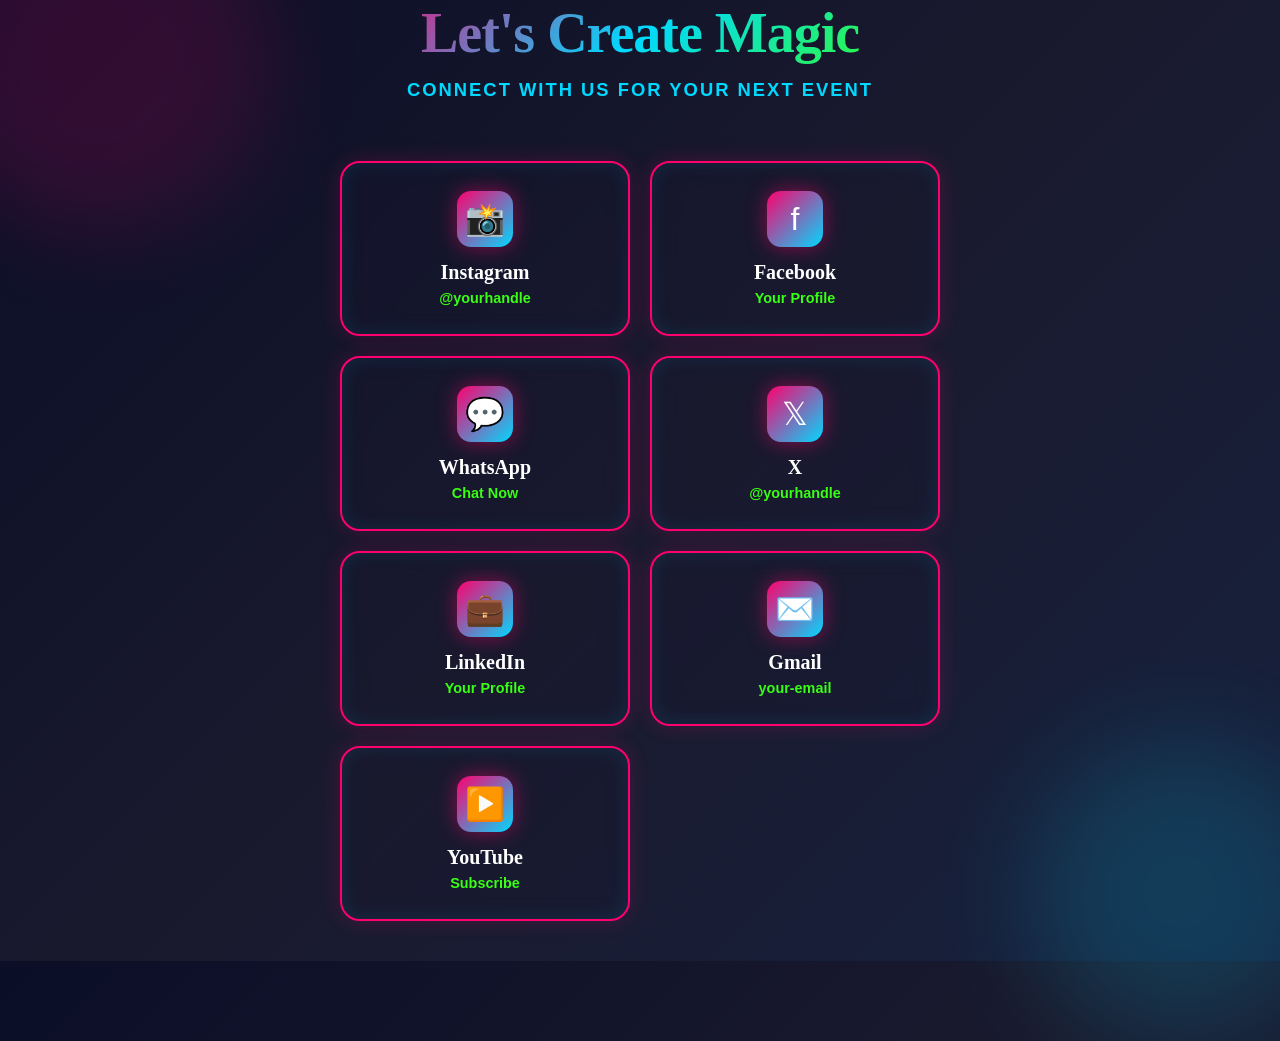
==== contact_page.html @ d8818789 "Add file" ====
<!DOCTYPE html>
<html lang="en">
<head>
    <meta charset="UTF-8">
    <meta name="viewport" content="width=device-width, initial-scale=1.0">
    <title>Contact - Event Management Company</title>
    <style>
        * {
            margin: 0;
            padding: 0;
            box-sizing: border-box;
        }

        @import url('https://fonts.googleapis.com/css2?family=Playfair+Display:wght@700;800&family=Montserrat:wght@400;500;600;700&display=swap');

        body {
            font-family: 'Montserrat', sans-serif;
            background: linear-gradient(135deg, #0a0e27 0%, #1a1a2e 50%, #16213e 100%);
            color: #ffffff;
            min-height: 100vh;
            display: flex;
            align-items: center;
            justify-content: center;
            overflow-x: hidden;
            position: relative;
        }

        /* Animated background elements */
        .bg-orb {
            position: absolute;
            border-radius: 50%;
            opacity: 0.15;
            filter: blur(50px);
            animation: float 8s ease-in-out infinite;
        }

        .orb-1 {
            width: 350px;
            height: 350px;
            background: #ff006e;
            top: -120px;
            left: -80px;
            animation-delay: 0s;
        }

        .orb-2 {
            width: 300px;
            height: 300px;
            background: #00d9ff;
            bottom: -80px;
            right: -50px;
            animation-delay: 2.5s;
        }

        @keyframes float {
            0%, 100% { transform: translate(0, 0); }
            50% { transform: translate(30px, 30px); }
        }

        .container {
            max-width: 600px;
            width: 90%;
            z-index: 10;
            animation: slideUp 0.8s ease-out;
        }

        @keyframes slideUp {
            from {
                opacity: 0;
                transform: translateY(40px);
            }
            to {
                opacity: 1;
                transform: translateY(0);
            }
        }

        .header {
            text-align: center;
            margin-bottom: 60px;
        }

        h1 {
            font-family: 'Playfair Display', serif;
            font-size: 3.5rem;
            font-weight: 800;
            margin-bottom: 12px;
            background: linear-gradient(135deg, #ff006e, #00d9ff, #39ff14);
            -webkit-background-clip: text;
            -webkit-text-fill-color: transparent;
            background-clip: text;
            line-height: 1.2;
            letter-spacing: -1px;
        }

        .subtitle {
            font-size: 1.15rem;
            color: #00d9ff;
            font-weight: 600;
            letter-spacing: 2px;
            text-transform: uppercase;
        }

        .contacts-grid {
            display: grid;
            grid-template-columns: repeat(auto-fit, minmax(220px, 1fr));
            gap: 20px;
            margin-bottom: 40px;
        }

        .contact-card {
            position: relative;
            background: rgba(26, 26, 46, 0.3);
            backdrop-filter: blur(12px);
            border: 2px solid #ff006e;
            border-radius: 20px;
            padding: 28px 24px;
            text-align: center;
            cursor: pointer;
            transition: all 0.4s cubic-bezier(0.34, 1.56, 0.64, 1);
            text-decoration: none;
            color: inherit;
            display: flex;
            flex-direction: column;
            align-items: center;
            justify-content: center;
            min-height: 160px;
            overflow: hidden;
            box-shadow: 0 0 20px rgba(255, 0, 110, 0.2), inset 0 0 20px rgba(0, 217, 255, 0.1);
        }

        .contact-card::before {
            content: '';
            position: absolute;
            top: 0;
            left: 0;
            right: 0;
            bottom: 0;
            background: linear-gradient(135deg, rgba(255, 0, 110, 0.2), rgba(0, 217, 255, 0.2));
            opacity: 0;
            transition: opacity 0.4s ease;
            z-index: -1;
        }

        .contact-card:hover {
            transform: translateY(-12px);
            border-color: #00d9ff;
            background: rgba(26, 26, 46, 0.6);
            box-shadow: 0 0 40px rgba(255, 0, 110, 0.6), 0 0 60px rgba(0, 217, 255, 0.4), inset 0 0 30px rgba(57, 255, 20, 0.1);
        }

        .contact-card:hover::before {
            opacity: 1;
        }

        .icon {
            width: 56px;
            height: 56px;
            margin-bottom: 14px;
            font-size: 32px;
            display: flex;
            align-items: center;
            justify-content: center;
            background: linear-gradient(135deg, #ff006e 0%, #00d9ff 100%);
            border-radius: 14px;
            transition: all 0.4s cubic-bezier(0.34, 1.56, 0.64, 1);
            box-shadow: 0 0 20px rgba(255, 0, 110, 0.5);
        }

        .contact-card:hover .icon {
            transform: scale(1.15) rotate(8deg);
            box-shadow: 0 0 40px rgba(255, 0, 110, 0.8), 0 0 60px rgba(0, 217, 255, 0.5);
        }

        .contact-name {
            font-family: 'Playfair Display', serif;
            font-size: 1.25rem;
            font-weight: 700;
            margin-bottom: 6px;
            color: #ffffff;
        }

        .contact-text {
            font-size: 0.9rem;
            color: #39ff14;
            font-weight: 600;
        }

        @media (max-width: 600px) {
            h1 {
                font-size: 2.5rem;
            }

            .contacts-grid {
                grid-template-columns: 1fr;
            }

            .header {
                margin-bottom: 40px;
            }
        }
    </style>
</head>
<body>
    <div class="bg-orb orb-1"></div>
    <div class="bg-orb orb-2"></div>

    <div class="container">
        <div class="header">
            <h1>Let's Create Magic</h1>
            <p class="subtitle">CONNECT WITH US FOR YOUR NEXT EVENT</p>
        </div>

        <div class="contacts-grid">
            <a href="https://instagram.com" target="_blank" class="contact-card" title="Follow on Instagram">
                <div class="icon">📸</div>
                <div class="contact-name">Instagram</div>
                <div class="contact-text">@yourhandle</div>
            </a>

            <a href="https://facebook.com" target="_blank" class="contact-card" title="Connect on Facebook">
                <div class="icon">f</div>
                <div class="contact-name">Facebook</div>
                <div class="contact-text">Your Profile</div>
            </a>

            <a href="https://wa.me/your-number" target="_blank" class="contact-card" title="Message on WhatsApp">
                <div class="icon">💬</div>
                <div class="contact-name">WhatsApp</div>
                <div class="contact-text">Chat Now</div>
            </a>

            <a href="https://twitter.com" target="_blank" class="contact-card" title="Follow on X">
                <div class="icon">𝕏</div>
                <div class="contact-name">X</div>
                <div class="contact-text">@yourhandle</div>
            </a>

            <a href="https://linkedin.com" target="_blank" class="contact-card" title="Connect on LinkedIn">
                <div class="icon">💼</div>
                <div class="contact-name">LinkedIn</div>
                <div class="contact-text">Your Profile</div>
            </a>

            <a href="mailto:your-email@gmail.com" class="contact-card" title="Send Email">
                <div class="icon">✉️</div>
                <div class="contact-name">Gmail</div>
                <div class="contact-text">your-email</div>
            </a>

            <a href="https://youtube.com" target="_blank" class="contact-card" title="Subscribe on YouTube">
                <div class="icon">▶️</div>
                <div class="contact-name">YouTube</div>
                <div class="contact-text">Subscribe</div>
            </a>
        </div>
    </div>
</body>
</html>
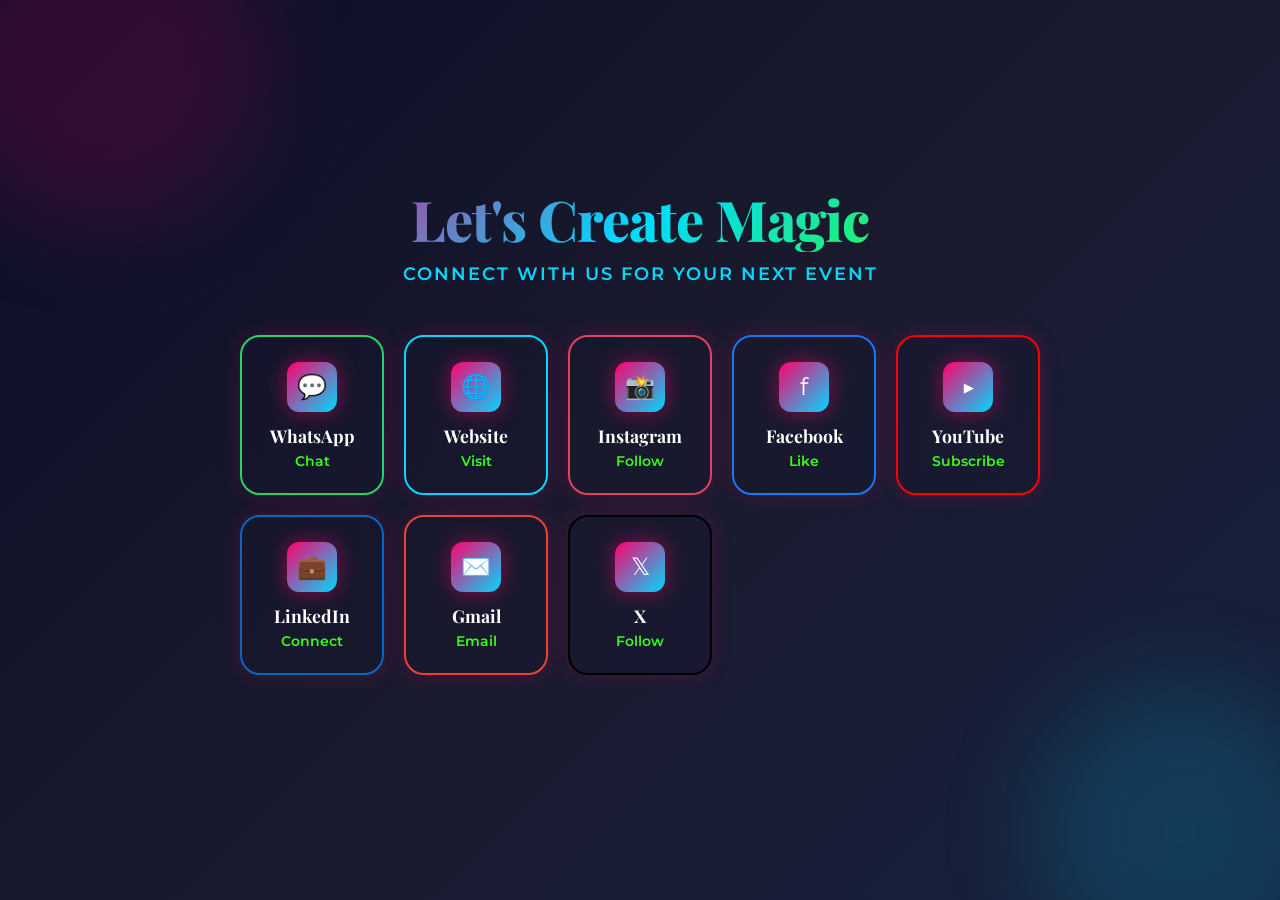
==== commit d5dbb611: "Update the file" ====
--- a/contact_page.html
+++ b/contact_page.html
@@ -3,15 +3,17 @@
 <head>
     <meta charset="UTF-8">
     <meta name="viewport" content="width=device-width, initial-scale=1.0">
-    <title>Contact - Event Management Company</title>
+    <meta name="description" content="Elite Events - Professional Event Management Services">
+    <title>Contact - Elite Events</title>
+
+    <link href="https://fonts.googleapis.com/css2?family=Playfair+Display:wght@700;800&family=Montserrat:wght@400;500;600;700&display=swap" rel="stylesheet">
+
     <style>
         * {
             margin: 0;
             padding: 0;
             box-sizing: border-box;
         }
-
-        @import url('https://fonts.googleapis.com/css2?family=Playfair+Display:wght@700;800&family=Montserrat:wght@400;500;600;700&display=swap');
 
         body {
             font-family: 'Montserrat', sans-serif;
@@ -21,17 +23,20 @@
             display: flex;
             align-items: center;
             justify-content: center;
+            padding: 20px;
+            position: relative;
             overflow-x: hidden;
-            position: relative;
-        }
-
-        /* Animated background elements */
+        }
+
+        /* Animated Background Orbs */
         .bg-orb {
-            position: absolute;
+            position: fixed;
             border-radius: 50%;
             opacity: 0.15;
             filter: blur(50px);
             animation: float 8s ease-in-out infinite;
+            pointer-events: none;
+            z-index: 0;
         }
 
         .orb-1 {
@@ -57,10 +62,12 @@
             50% { transform: translate(30px, 30px); }
         }
 
+        /* Main Container */
         .container {
-            max-width: 600px;
-            width: 90%;
-            z-index: 10;
+            position: relative;
+            z-index: 1;
+            max-width: 800px;
+            width: 100%;
             animation: slideUp 0.8s ease-out;
         }
 
@@ -75,35 +82,37 @@
             }
         }
 
+        /* Header Section */
         .header {
             text-align: center;
-            margin-bottom: 60px;
+            margin-bottom: 50px;
         }
 
         h1 {
             font-family: 'Playfair Display', serif;
-            font-size: 3.5rem;
+            font-size: clamp(2.5rem, 8vw, 3.5rem);
             font-weight: 800;
-            margin-bottom: 12px;
             background: linear-gradient(135deg, #ff006e, #00d9ff, #39ff14);
             -webkit-background-clip: text;
             -webkit-text-fill-color: transparent;
             background-clip: text;
+            margin-bottom: 10px;
             line-height: 1.2;
             letter-spacing: -1px;
         }
 
-        .subtitle {
-            font-size: 1.15rem;
+        .tagline {
+            font-size: clamp(1rem, 2vw, 1.15rem);
             color: #00d9ff;
             font-weight: 600;
             letter-spacing: 2px;
             text-transform: uppercase;
         }
 
-        .contacts-grid {
+        /* Contact Grid */
+        .contact-grid {
             display: grid;
-            grid-template-columns: repeat(auto-fit, minmax(220px, 1fr));
+            grid-template-columns: repeat(auto-fit, minmax(140px, 1fr));
             gap: 20px;
             margin-bottom: 40px;
         }
@@ -114,19 +123,19 @@
             backdrop-filter: blur(12px);
             border: 2px solid #ff006e;
             border-radius: 20px;
-            padding: 28px 24px;
+            padding: 24px 16px;
             text-align: center;
+            text-decoration: none;
+            color: #ffffff;
             cursor: pointer;
             transition: all 0.4s cubic-bezier(0.34, 1.56, 0.64, 1);
-            text-decoration: none;
-            color: inherit;
             display: flex;
             flex-direction: column;
             align-items: center;
             justify-content: center;
             min-height: 160px;
             overflow: hidden;
-            box-shadow: 0 0 20px rgba(255, 0, 110, 0.2), inset 0 0 20px rgba(0, 217, 255, 0.1);
+            box-shadow: 0 0 20px rgba(255, 0, 110, 0.2);
         }
 
         .contact-card::before {
@@ -146,114 +155,269 @@
             transform: translateY(-12px);
             border-color: #00d9ff;
             background: rgba(26, 26, 46, 0.6);
-            box-shadow: 0 0 40px rgba(255, 0, 110, 0.6), 0 0 60px rgba(0, 217, 255, 0.4), inset 0 0 30px rgba(57, 255, 20, 0.1);
+            box-shadow: 0 0 40px rgba(255, 0, 110, 0.6), 0 0 60px rgba(0, 217, 255, 0.4);
         }
 
         .contact-card:hover::before {
             opacity: 1;
         }
 
-        .icon {
-            width: 56px;
-            height: 56px;
-            margin-bottom: 14px;
-            font-size: 32px;
+        .contact-icon {
+            width: 50px;
+            height: 50px;
+            background: linear-gradient(135deg, #ff006e 0%, #00d9ff 100%);
+            border-radius: 12px;
             display: flex;
             align-items: center;
             justify-content: center;
-            background: linear-gradient(135deg, #ff006e 0%, #00d9ff 100%);
-            border-radius: 14px;
+            font-size: 24px;
+            margin-bottom: 12px;
+            box-shadow: 0 0 20px rgba(255, 0, 110, 0.5);
             transition: all 0.4s cubic-bezier(0.34, 1.56, 0.64, 1);
-            box-shadow: 0 0 20px rgba(255, 0, 110, 0.5);
-        }
-
-        .contact-card:hover .icon {
+        }
+
+        .contact-card:hover .contact-icon {
             transform: scale(1.15) rotate(8deg);
             box-shadow: 0 0 40px rgba(255, 0, 110, 0.8), 0 0 60px rgba(0, 217, 255, 0.5);
         }
 
         .contact-name {
             font-family: 'Playfair Display', serif;
-            font-size: 1.25rem;
+            font-size: 1.1rem;
             font-weight: 700;
             margin-bottom: 6px;
-            color: #ffffff;
         }
 
         .contact-text {
-            font-size: 0.9rem;
+            font-size: 0.85rem;
             color: #39ff14;
             font-weight: 600;
         }
 
-        @media (max-width: 600px) {
+        /* Platform Specific Colors */
+        .whatsapp { border-color: #25d366; }
+        .whatsapp:hover {
+            border-color: #25d366;
+            box-shadow: 0 0 40px rgba(37, 211, 102, 0.6), 0 0 60px rgba(37, 211, 102, 0.3);
+        }
+        .whatsapp:hover .contact-icon { background: linear-gradient(135deg, #25d366, #20ba5a); }
+
+        .website { border-color: #00d9ff; }
+        .website:hover {
+            border-color: #00d9ff;
+            box-shadow: 0 0 40px rgba(0, 217, 255, 0.6), 0 0 60px rgba(0, 217, 255, 0.4);
+        }
+        .website:hover .contact-icon { background: linear-gradient(135deg, #00d9ff, #00b8b8); }
+
+        .instagram { border-color: #e4405f; }
+        .instagram:hover {
+            border-color: #e4405f;
+            box-shadow: 0 0 40px rgba(228, 64, 95, 0.6), 0 0 60px rgba(228, 64, 95, 0.3);
+        }
+        .instagram:hover .contact-icon { background: linear-gradient(135deg, #e4405f, #fd1d1d); }
+
+        .facebook { border-color: #1877f2; }
+        .facebook:hover {
+            border-color: #1877f2;
+            box-shadow: 0 0 40px rgba(24, 119, 242, 0.6), 0 0 60px rgba(24, 119, 242, 0.3);
+        }
+        .facebook:hover .contact-icon { background: linear-gradient(135deg, #1877f2, #0a66c2); }
+
+        .youtube { border-color: #ff0000; }
+        .youtube:hover {
+            border-color: #ff0000;
+            box-shadow: 0 0 40px rgba(255, 0, 0, 0.6), 0 0 60px rgba(255, 0, 0, 0.3);
+        }
+        .youtube:hover .contact-icon { background: linear-gradient(135deg, #ff0000, #cc0000); }
+
+        .linkedin { border-color: #0a66c2; }
+        .linkedin:hover {
+            border-color: #0a66c2;
+            box-shadow: 0 0 40px rgba(10, 102, 194, 0.6), 0 0 60px rgba(10, 102, 194, 0.3);
+        }
+        .linkedin:hover .contact-icon { background: linear-gradient(135deg, #0a66c2, #004182); }
+
+        .gmail { border-color: #ea4335; }
+        .gmail:hover {
+            border-color: #ea4335;
+            box-shadow: 0 0 40px rgba(234, 67, 53, 0.6), 0 0 60px rgba(234, 67, 53, 0.3);
+        }
+        .gmail:hover .contact-icon { background: linear-gradient(135deg, #ea4335, #c5221f); }
+
+        .x-social { border-color: #000000; }
+        .x-social:hover {
+            border-color: #ffffff;
+            box-shadow: 0 0 40px rgba(255, 255, 255, 0.3);
+        }
+        .x-social:hover .contact-icon { background: linear-gradient(135deg, #000000, #333333); }
+
+        /* Responsive Design */
+        @media (max-width: 768px) {
+            .contact-grid {
+                grid-template-columns: repeat(4, 1fr);
+                gap: 15px;
+            }
+
+            .contact-card {
+                padding: 18px 12px;
+                min-height: 140px;
+                border-radius: 16px;
+            }
+
+            .contact-icon {
+                width: 45px;
+                height: 45px;
+                font-size: 20px;
+            }
+
+            .contact-name {
+                font-size: 0.95rem;
+            }
+
+            .contact-text {
+                font-size: 0.8rem;
+            }
+
             h1 {
                 font-size: 2.5rem;
             }
 
-            .contacts-grid {
-                grid-template-columns: 1fr;
-            }
-
             .header {
-                margin-bottom: 40px;
+                margin-bottom: 35px;
+            }
+        }
+
+        @media (max-width: 600px) {
+            .contact-grid {
+                grid-template-columns: repeat(2, 1fr);
+                gap: 12px;
+            }
+
+            .contact-card {
+                padding: 15px 10px;
+                min-height: 130px;
+                border-radius: 14px;
+            }
+
+            .contact-icon {
+                width: 40px;
+                height: 40px;
+                font-size: 18px;
+                margin-bottom: 8px;
+            }
+
+            .contact-name {
+                font-size: 0.9rem;
+            }
+
+            .contact-text {
+                font-size: 0.75rem;
+            }
+
+            h1 {
+                font-size: 2rem;
+            }
+
+            .tagline {
+                font-size: 0.9rem;
+            }
+
+            .header {
+                margin-bottom: 25px;
+            }
+
+            .container {
+                max-width: 100%;
+            }
+        }
+
+        /* Accessibility */
+        .contact-card:focus {
+            outline: 2px solid #00d9ff;
+            outline-offset: 3px;
+        }
+
+        @media (prefers-reduced-motion: reduce) {
+            * {
+                animation-duration: 0.01ms !important;
+                animation-iteration-count: 1 !important;
+                transition-duration: 0.01ms !important;
             }
         }
     </style>
 </head>
 <body>
+    <!-- Background Orbs -->
     <div class="bg-orb orb-1"></div>
     <div class="bg-orb orb-2"></div>
 
+    <!-- Main Container -->
     <div class="container">
+        <!-- Header -->
         <div class="header">
             <h1>Let's Create Magic</h1>
-            <p class="subtitle">CONNECT WITH US FOR YOUR NEXT EVENT</p>
+            <p class="tagline">CONNECT WITH US FOR YOUR NEXT EVENT</p>
         </div>
 
-        <div class="contacts-grid">
-            <a href="https://instagram.com" target="_blank" class="contact-card" title="Follow on Instagram">
-                <div class="icon">📸</div>
+        <!-- Contact Grid -->
+        <div class="contact-grid">
+            <!-- WhatsApp -->
+            <a href="https://wa.me/919999999999" target="_blank" rel="noopener noreferrer" class="contact-card whatsapp" title="Chat on WhatsApp">
+                <div class="contact-icon">💬</div>
+                <div class="contact-name">WhatsApp</div>
+                <div class="contact-text">Chat</div>
+            </a>
+
+            <!-- Website -->
+            <a href="https://www.example.com" target="_blank" rel="noopener noreferrer" class="contact-card website" title="Visit Website">
+                <div class="contact-icon">🌐</div>
+                <div class="contact-name">Website</div>
+                <div class="contact-text">Visit</div>
+            </a>
+
+            <!-- Instagram -->
+            <a href="https://instagram.com" target="_blank" rel="noopener noreferrer" class="contact-card instagram" title="Follow on Instagram">
+                <div class="contact-icon">📸</div>
                 <div class="contact-name">Instagram</div>
-                <div class="contact-text">@yourhandle</div>
-            </a>
-
-            <a href="https://facebook.com" target="_blank" class="contact-card" title="Connect on Facebook">
-                <div class="icon">f</div>
+                <div class="contact-text">Follow</div>
+            </a>
+
+            <!-- Facebook -->
+            <a href="https://facebook.com" target="_blank" rel="noopener noreferrer" class="contact-card facebook" title="Like on Facebook">
+                <div class="contact-icon">f</div>
                 <div class="contact-name">Facebook</div>
-                <div class="contact-text">Your Profile</div>
-            </a>
-
-            <a href="https://wa.me/your-number" target="_blank" class="contact-card" title="Message on WhatsApp">
-                <div class="icon">💬</div>
-                <div class="contact-name">WhatsApp</div>
-                <div class="contact-text">Chat Now</div>
-            </a>
-
-            <a href="https://twitter.com" target="_blank" class="contact-card" title="Follow on X">
-                <div class="icon">𝕏</div>
-                <div class="contact-name">X</div>
-                <div class="contact-text">@yourhandle</div>
-            </a>
-
-            <a href="https://linkedin.com" target="_blank" class="contact-card" title="Connect on LinkedIn">
-                <div class="icon">💼</div>
-                <div class="contact-name">LinkedIn</div>
-                <div class="contact-text">Your Profile</div>
-            </a>
-
-            <a href="mailto:your-email@gmail.com" class="contact-card" title="Send Email">
-                <div class="icon">✉️</div>
-                <div class="contact-name">Gmail</div>
-                <div class="contact-text">your-email</div>
-            </a>
-
-            <a href="https://youtube.com" target="_blank" class="contact-card" title="Subscribe on YouTube">
-                <div class="icon">▶️</div>
+                <div class="contact-text">Like</div>
+            </a>
+
+            <!-- YouTube -->
+            <a href="https://youtube.com" target="_blank" rel="noopener noreferrer" class="contact-card youtube" title="Subscribe on YouTube">
+                <div class="contact-icon">▶️</div>
                 <div class="contact-name">YouTube</div>
                 <div class="contact-text">Subscribe</div>
             </a>
+
+            <!-- LinkedIn -->
+            <a href="https://linkedin.com" target="_blank" rel="noopener noreferrer" class="contact-card linkedin" title="Connect on LinkedIn">
+                <div class="contact-icon">💼</div>
+                <div class="contact-name">LinkedIn</div>
+                <div class="contact-text">Connect</div>
+            </a>
+
+            <!-- Gmail -->
+            <a href="mailto:hello@elite.com" class="contact-card gmail" title="Send Email">
+                <div class="contact-icon">✉️</div>
+                <div class="contact-name">Gmail</div>
+                <div class="contact-text">Email</div>
+            </a>
+
+            <!-- X / Twitter -->
+            <a href="https://twitter.com" target="_blank" rel="noopener noreferrer" class="contact-card x-social" title="Follow on X">
+                <div class="contact-icon">𝕏</div>
+                <div class="contact-name">X</div>
+                <div class="contact-text">Follow</div>
+            </a>
         </div>
     </div>
+
 </body>
-</html>+</html>
